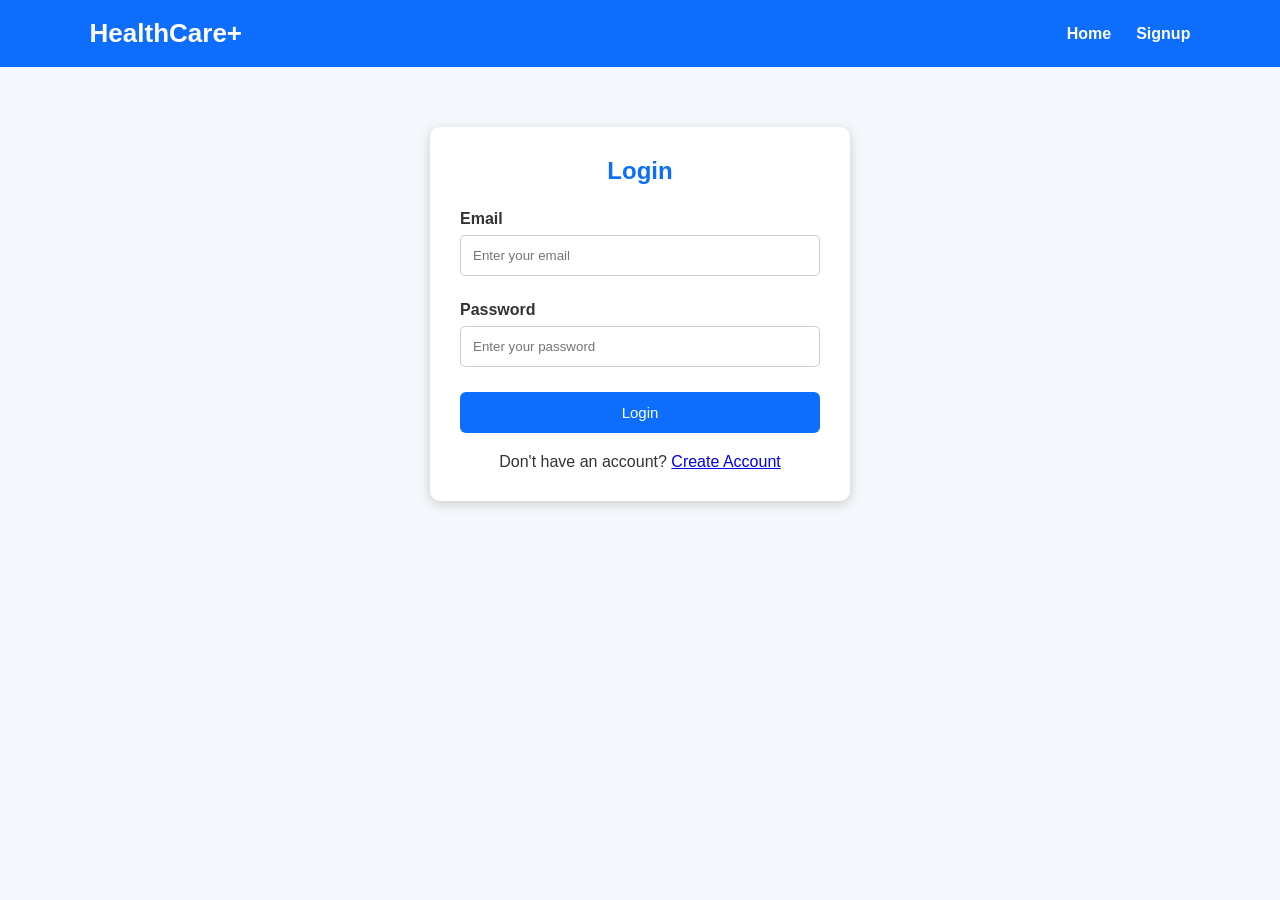
==== login.html @ 31703861 "Health-Care-Appointment-System" ====
<!DOCTYPE html>
<html lang="en">

<head>
    <meta charset="UTF-8">
    <meta name="viewport" content="width=device-width, initial-scale=1.0">

    <title>Login | HealthCare+</title>

    <link rel="stylesheet" href="css/style.css">
</head>

<body>

    <!-- HEADER -->

    <header class="header">

        <div class="logo">
            HealthCare+
        </div>

        <nav>
            <a href="index.html">Home</a>
            <a href="signup.html">Signup</a>
        </nav>

    </header>


    <!-- LOGIN FORM -->

    <div class="form-container">

        <h2>Login</h2>

        <form id="loginForm">

            <label>Email</label>

            <input
                type="email"
                id="loginEmail"
                placeholder="Enter your email"
                required
            >


            <label>Password</label>

            <input
                type="password"
                id="loginPassword"
                placeholder="Enter your password"
                required
            >


            <button type="submit">
                Login
            </button>

        </form>


        <!-- SIGNUP LINK -->

        <p style="margin-top:20px; text-align:center;">

            Don't have an account?

            <a href="signup.html">
                Create Account
            </a>

        </p>


    </div>


    <!-- JAVASCRIPT -->

    <script src="js/auth.js"></script>

</body>

</html>
---- css/style.css ----
* {
    margin: 0;
    padding: 0;
    box-sizing: border-box;
    font-family: Arial, sans-serif;
}

body {
    background: #f4f8fc;
    color: #333;
}

/* HEADER */

.header {
    background: #0d6efd;
    color: white;
    padding: 18px 7%;
    display: flex;
    justify-content: space-between;
    align-items: center;
}

.logo {
    font-size: 26px;
    font-weight: bold;
}

.header nav {
    display: flex;
    gap: 25px;
}

.header nav a {
    color: white;
    text-decoration: none;
    font-weight: bold;
}

.header nav a:hover {
    text-decoration: underline;
}


/* HERO */

.hero {
    height: 550px;

    background-image:
        linear-gradient(
            rgba(255, 255, 255, 0.55),
            rgba(255, 255, 255, 0.55)
        ),
        url("../images/healthcare-bg.png");

    background-size: cover;
    background-position: center;
    background-repeat: no-repeat;

    display: flex;
    align-items: center;
    padding-left: 8%;
}

.hero-content {
    max-width: 700px;
}

.hero h1 {
    font-size: 42px;
    color: #0d6efd;
    margin-bottom: 20px;
}

.hero p {
    font-size: 19px;
    margin-bottom: 30px;
}


/* BUTTON */

.btn,
button {
    display: inline-block;
    background: #0d6efd;
    color: white;
    border: none;
    padding: 12px 22px;
    border-radius: 6px;
    cursor: pointer;
    text-decoration: none;
    font-size: 15px;
}

.btn:hover,
button:hover {
    background: #084298;
}


/* SECTION */

.section {
    padding: 50px 7%;
    text-align: center;
}

.section h2 {
    color: #0d6efd;
    margin-bottom: 30px;
}


/* FLEXBOX */

.feature-container {
    display: flex;
    justify-content: center;
    gap: 25px;
    flex-wrap: wrap;
}


/* CARD */

.card {
    background: white;
    width: 280px;
    padding: 30px 20px;
    border-radius: 10px;
    box-shadow: 0 3px 12px #d2d2d2;
}

.card h3 {
    color: #0d6efd;
    margin: 12px 0;
}

.icon {
    font-size: 40px;
}


/* FOOTER */

footer {
    background: #0d6efd;
    color: white;
    text-align: center;
    padding: 20px;
}


/* FORM */

.form-container {
    width: 420px;
    max-width: 90%;
    margin: 60px auto;
    background: white;
    padding: 30px;
    border-radius: 10px;
    box-shadow: 0 3px 12px #ccc;
}

.form-container h2 {
    color: #0d6efd;
    text-align: center;
    margin-bottom: 25px;
}

.form-container label {
    display: block;
    margin-top: 10px;
    font-weight: bold;
}

input,
select {
    width: 100%;
    padding: 12px;
    margin-top: 7px;
    margin-bottom: 15px;
    border: 1px solid #ccc;
    border-radius: 5px;
}

.form-container button {
    width: 100%;
    margin-top: 10px;
}


/* DASHBOARD */

.dashboard {
    display: grid;
    grid-template-columns: 240px 1fr;
    min-height: 100vh;
}


/* SIDEBAR */

.sidebar {
    background: #0d6efd;
    color: white;
    padding: 25px 15px;
}

.sidebar h2 {
    text-align: center;
    margin-bottom: 30px;
}

.sidebar a {
    display: block;
    color: white;
    text-decoration: none;
    padding: 13px;
    margin-bottom: 8px;
    border-radius: 5px;
}

.sidebar a:hover {
    background: #084298;
}


/* MAIN */

.main {
    padding: 35px;
}

.main h1 {
    color: #0d6efd;
    margin-bottom: 10px;
}


/* DASHBOARD CARDS */

.dashboard-cards {
    display: flex;
    gap: 20px;
    flex-wrap: wrap;
    margin-top: 30px;
}

.dashboard-card {
    background: white;
    width: 230px;
    padding: 25px;
    border-radius: 10px;
    box-shadow: 0 3px 10px #ccc;
}

.dashboard-card h3 {
    color: #0d6efd;
    margin-bottom: 10px;
}

.dashboard-card h2 {
    font-size: 32px;
}


/* DOCTOR GRID */

.doctor-grid {
    display: grid;
    grid-template-columns:
        repeat(auto-fit, minmax(230px, 1fr));

    gap: 20px;
    margin-top: 30px;
}

.doctor-card {
    background: white;
    padding: 25px;
    border-radius: 10px;
    box-shadow: 0 3px 10px #ccc;
}

.doctor-card h3 {
    color: #0d6efd;
    margin-bottom: 12px;
}

.doctor-card p {
    margin: 8px 0;
}


/* TABLE */

table {
    width: 100%;
    border-collapse: collapse;
    margin-top: 25px;
    background: white;
}

th,
td {
    padding: 13px;
    border: 1px solid #ddd;
    text-align: left;
}

th {
    background: #0d6efd;
    color: white;
}


/* STATUS */

.status {
    font-weight: bold;
}


/* RESPONSIVE */

@media (max-width: 700px) {

    .header {
        flex-direction: column;
        gap: 15px;
    }

    .dashboard {
        grid-template-columns: 1fr;
    }

    .sidebar {
        text-align: center;
    }

    .hero h1 {
        font-size: 30px;
    }

    table {
        font-size: 13px;
    }
}
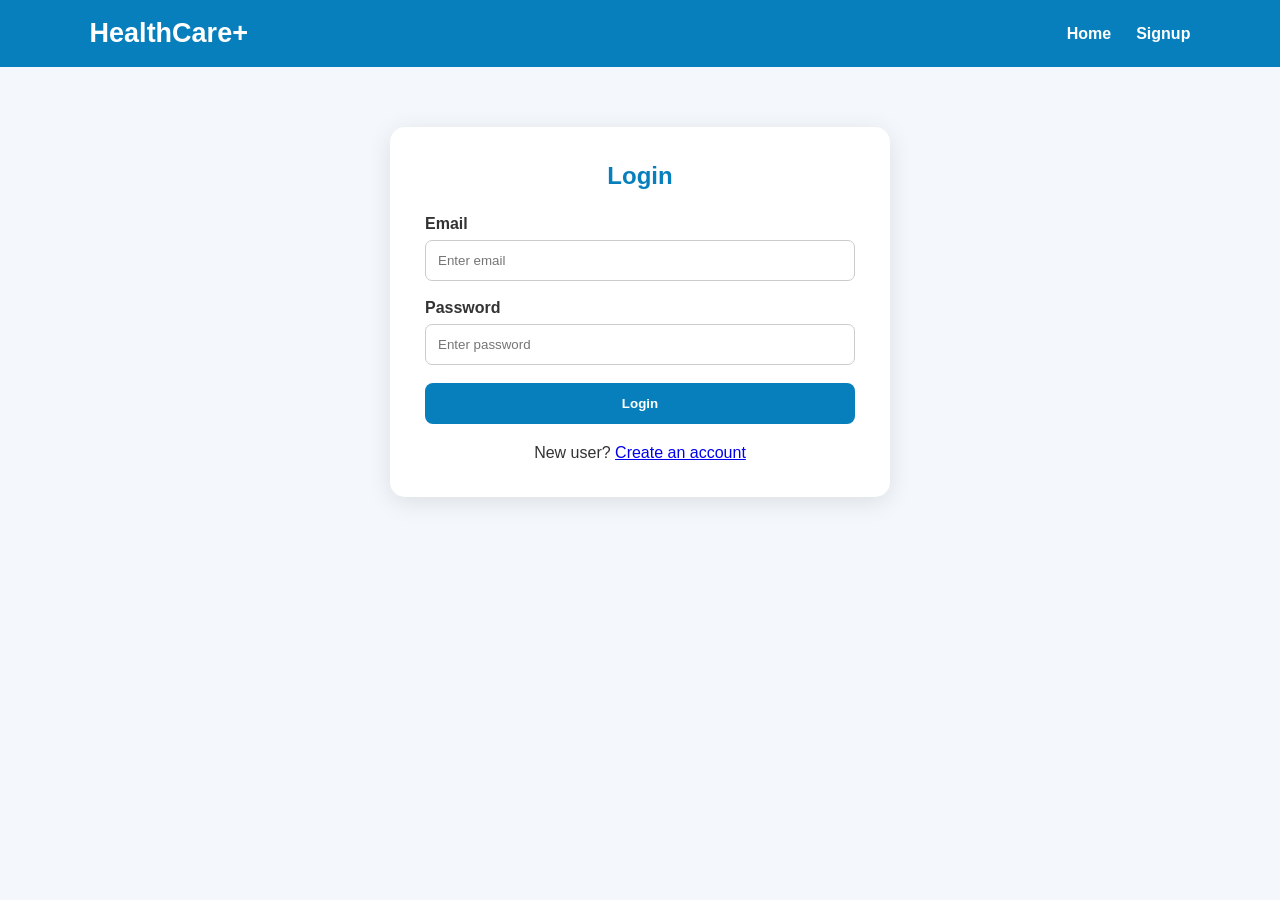
==== commit 296d30b9: "first commit" ====
--- a/login.html
+++ b/login.html
@@ -2,86 +2,88 @@
 <html lang="en">
 
 <head>
+
     <meta charset="UTF-8">
-    <meta name="viewport" content="width=device-width, initial-scale=1.0">
 
-    <title>Login | HealthCare+</title>
+    <meta name="viewport"
+          content="width=device-width, initial-scale=1.0">
 
-    <link rel="stylesheet" href="css/style.css">
+    <title>HealthCare+ | Login</title>
+
+    <link rel="stylesheet"
+          href="css/style.css">
+
 </head>
 
 <body>
 
-    <!-- HEADER -->
+<header>
 
-    <header class="header">
+    <div class="logo">
+        HealthCare+
+    </div>
 
-        <div class="logo">
-            HealthCare+
-        </div>
+    <nav>
 
-        <nav>
-            <a href="index.html">Home</a>
-            <a href="signup.html">Signup</a>
-        </nav>
+        <a href="index.html">Home</a>
 
-    </header>
+        <a href="signup.html">Signup</a>
+
+    </nav>
+
+</header>
 
 
-    <!-- LOGIN FORM -->
+<div class="form-container">
 
-    <div class="form-container">
+    <h2>Login</h2>
 
-        <h2>Login</h2>
+    <div class="form-group">
 
-        <form id="loginForm">
+        <label>Email</label>
 
-            <label>Email</label>
-
-            <input
-                type="email"
-                id="loginEmail"
-                placeholder="Enter your email"
-                required
-            >
-
-
-            <label>Password</label>
-
-            <input
-                type="password"
-                id="loginPassword"
-                placeholder="Enter your password"
-                required
-            >
-
-
-            <button type="submit">
-                Login
-            </button>
-
-        </form>
-
-
-        <!-- SIGNUP LINK -->
-
-        <p style="margin-top:20px; text-align:center;">
-
-            Don't have an account?
-
-            <a href="signup.html">
-                Create Account
-            </a>
-
-        </p>
-
+        <input
+            type="email"
+            id="email"
+            placeholder="Enter email">
 
     </div>
 
 
-    <!-- JAVASCRIPT -->
+    <div class="form-group">
 
-    <script src="js/auth.js"></script>
+        <label>Password</label>
+
+        <input
+            type="password"
+            id="password"
+            placeholder="Enter password">
+
+    </div>
+
+
+    <button
+        class="btn"
+        onclick="login()">
+
+        Login
+
+    </button>
+
+
+    <p style="margin-top:20px;text-align:center;">
+
+        New user?
+        <a href="signup.html">
+            Create an account
+        </a>
+
+    </p>
+
+</div>
+
+
+<script src="js/auth.js"></script>
 
 </body>
 
--- a/css/style.css
+++ b/css/style.css
@@ -10,202 +10,197 @@
     color: #333;
 }
 
-/* HEADER */
-
-.header {
-    background: #0d6efd;
+/* ================= HEADER ================= */
+
+header {
+    background: #087fbd;
     color: white;
     padding: 18px 7%;
     display: flex;
     justify-content: space-between;
     align-items: center;
+    position: sticky;
+    top: 0;
+    z-index: 1000;
 }
 
 .logo {
-    font-size: 26px;
-    font-weight: bold;
-}
-
-.header nav {
+    font-size: 27px;
+    font-weight: bold;
+}
+
+header nav {
     display: flex;
     gap: 25px;
 }
 
-.header nav a {
+header nav a {
     color: white;
     text-decoration: none;
     font-weight: bold;
 }
 
-.header nav a:hover {
-    text-decoration: underline;
-}
-
-
-/* HERO */
+header nav a:hover {
+    color: #dff5ff;
+}
+
+/* ================= HOME PAGE ================= */
 
 .hero {
-    height: 550px;
-
-    background-image:
-        linear-gradient(
-            rgba(255, 255, 255, 0.55),
-            rgba(255, 255, 255, 0.55)
-        ),
-        url("../images/healthcare-bg.png");
+    min-height: 620px;
+    display: flex;
+    align-items: center;
+    justify-content: center;
+    text-align: center;
+    padding: 50px 20px;
+
+    background:
+        linear-gradient(rgba(0, 80, 130, 0.65), rgba(0, 80, 130, 0.65)),
+        url("../images/healthcare-bg.jpg");
 
     background-size: cover;
     background-position: center;
-    background-repeat: no-repeat;
-
-    display: flex;
-    align-items: center;
-    padding-left: 8%;
+    color: white;
 }
 
 .hero-content {
-    max-width: 700px;
+    max-width: 850px;
 }
 
 .hero h1 {
-    font-size: 42px;
-    color: #0d6efd;
+    font-size: 55px;
     margin-bottom: 20px;
 }
 
 .hero p {
-    font-size: 19px;
+    font-size: 20px;
+    line-height: 1.7;
     margin-bottom: 30px;
 }
 
-
-/* BUTTON */
-
-.btn,
-button {
+.btn {
     display: inline-block;
-    background: #0d6efd;
-    color: white;
+    padding: 13px 25px;
     border: none;
-    padding: 12px 22px;
-    border-radius: 6px;
+    border-radius: 8px;
+    background: #087fbd;
+    color: white;
+    text-decoration: none;
+    font-weight: bold;
     cursor: pointer;
-    text-decoration: none;
-    font-size: 15px;
-}
-
-.btn:hover,
-button:hover {
-    background: #084298;
-}
-
-
-/* SECTION */
-
-.section {
-    padding: 50px 7%;
-    text-align: center;
-}
-
-.section h2 {
-    color: #0d6efd;
-    margin-bottom: 30px;
-}
-
-
-/* FLEXBOX */
-
-.feature-container {
-    display: flex;
-    justify-content: center;
+}
+
+.btn:hover {
+    background: #055d8d;
+}
+
+.hero .btn {
+    background: white;
+    color: #087fbd;
+}
+
+.hero .btn:hover {
+    background: #e8f8ff;
+}
+
+/* ================= SERVICES ================= */
+
+.services {
+    padding: 60px 7%;
+    text-align: center;
+}
+
+.services h2 {
+    color: #087fbd;
+    font-size: 35px;
+    margin-bottom: 35px;
+}
+
+.service-container {
+    display: grid;
+    grid-template-columns: repeat(3, 1fr);
     gap: 25px;
-    flex-wrap: wrap;
-}
-
-
-/* CARD */
-
-.card {
-    background: white;
-    width: 280px;
-    padding: 30px 20px;
-    border-radius: 10px;
-    box-shadow: 0 3px 12px #d2d2d2;
-}
-
-.card h3 {
-    color: #0d6efd;
-    margin: 12px 0;
-}
-
-.icon {
-    font-size: 40px;
-}
-
-
-/* FOOTER */
-
-footer {
-    background: #0d6efd;
-    color: white;
-    text-align: center;
-    padding: 20px;
-}
-
-
-/* FORM */
+}
+
+.service-card {
+    background: white;
+    padding: 30px;
+    border-radius: 15px;
+    box-shadow: 0 5px 20px rgba(0,0,0,0.08);
+}
+
+.service-card h3 {
+    color: #087fbd;
+    margin-bottom: 12px;
+}
+
+.service-card p {
+    line-height: 1.6;
+}
+
+/* ================= FORMS ================= */
 
 .form-container {
-    width: 420px;
-    max-width: 90%;
+    width: 90%;
+    max-width: 500px;
     margin: 60px auto;
     background: white;
-    padding: 30px;
-    border-radius: 10px;
-    box-shadow: 0 3px 12px #ccc;
+    padding: 35px;
+    border-radius: 15px;
+    box-shadow: 0 5px 25px rgba(0,0,0,0.1);
 }
 
 .form-container h2 {
-    color: #0d6efd;
-    text-align: center;
+    text-align: center;
+    color: #087fbd;
     margin-bottom: 25px;
 }
 
-.form-container label {
+.form-group {
+    margin-bottom: 18px;
+}
+
+.form-group label {
     display: block;
-    margin-top: 10px;
-    font-weight: bold;
-}
-
-input,
-select {
+    font-weight: bold;
+    margin-bottom: 7px;
+}
+
+.form-group input,
+.form-group select,
+.form-group textarea {
     width: 100%;
     padding: 12px;
-    margin-top: 7px;
-    margin-bottom: 15px;
     border: 1px solid #ccc;
-    border-radius: 5px;
-}
-
-.form-container button {
+    border-radius: 7px;
+    outline: none;
+}
+
+.form-group textarea {
+    min-height: 120px;
+    resize: vertical;
+}
+
+.form-group input:focus,
+.form-group select:focus,
+.form-group textarea:focus {
+    border-color: #087fbd;
+}
+
+.form-container .btn {
     width: 100%;
-    margin-top: 10px;
-}
-
-
-/* DASHBOARD */
+}
+
+/* ================= DASHBOARD ================= */
 
 .dashboard {
-    display: grid;
-    grid-template-columns: 240px 1fr;
+    display: flex;
     min-height: 100vh;
 }
 
-
-/* SIDEBAR */
-
 .sidebar {
-    background: #0d6efd;
+    width: 240px;
+    background: #075985;
     color: white;
     padding: 25px 15px;
 }
@@ -219,134 +214,406 @@
     display: block;
     color: white;
     text-decoration: none;
-    padding: 13px;
+    padding: 13px 15px;
     margin-bottom: 8px;
-    border-radius: 5px;
+    border-radius: 7px;
 }
 
 .sidebar a:hover {
-    background: #084298;
-}
-
-
-/* MAIN */
-
-.main {
-    padding: 35px;
-}
-
-.main h1 {
-    color: #0d6efd;
+    background: #087fbd;
+}
+
+.main-content {
+    flex: 1;
+    padding: 40px;
+    background: #f4f8fc;
+}
+
+.main-content h1 {
+    color: #075985;
     margin-bottom: 10px;
 }
 
-
-/* DASHBOARD CARDS */
-
-.dashboard-cards {
-    display: flex;
-    gap: 20px;
-    flex-wrap: wrap;
+.cards {
+    display: grid;
+    grid-template-columns: repeat(3, 1fr);
+    gap: 25px;
     margin-top: 30px;
 }
 
-.dashboard-card {
-    background: white;
-    width: 230px;
-    padding: 25px;
-    border-radius: 10px;
-    box-shadow: 0 3px 10px #ccc;
-}
-
-.dashboard-card h3 {
-    color: #0d6efd;
-    margin-bottom: 10px;
-}
-
-.dashboard-card h2 {
-    font-size: 32px;
-}
-
-
-/* DOCTOR GRID */
-
-.doctor-grid {
-    display: grid;
-    grid-template-columns:
-        repeat(auto-fit, minmax(230px, 1fr));
-
-    gap: 20px;
+.card {
+    background: white;
+    padding: 30px;
+    border-radius: 15px;
+    box-shadow: 0 5px 20px rgba(0,0,0,0.08);
+}
+
+.card h3 {
+    color: #087fbd;
+    margin-bottom: 15px;
+}
+
+.card p {
+    font-size: 30px;
+    font-weight: bold;
+}
+
+/* ================= TABLE ================= */
+
+.table-container {
+    overflow-x: auto;
     margin-top: 30px;
 }
-
-.doctor-card {
-    background: white;
-    padding: 25px;
-    border-radius: 10px;
-    box-shadow: 0 3px 10px #ccc;
-}
-
-.doctor-card h3 {
-    color: #0d6efd;
-    margin-bottom: 12px;
-}
-
-.doctor-card p {
-    margin: 8px 0;
-}
-
-
-/* TABLE */
 
 table {
     width: 100%;
     border-collapse: collapse;
-    margin-top: 25px;
-    background: white;
+    background: white;
+    box-shadow: 0 5px 20px rgba(0,0,0,0.08);
+}
+
+th {
+    background: #087fbd;
+    color: white;
 }
 
 th,
 td {
-    padding: 13px;
+    padding: 14px;
     border: 1px solid #ddd;
-    text-align: left;
-}
-
-th {
-    background: #0d6efd;
-    color: white;
-}
-
-
-/* STATUS */
+    text-align: center;
+}
+
+tr:hover {
+    background: #f1faff;
+}
+
+/* ================= DOCTORS ================= */
+
+.doctor-grid {
+    display: grid;
+    grid-template-columns: repeat(3, 1fr);
+    gap: 25px;
+    margin-top: 30px;
+}
+
+.doctor-card {
+    background: white;
+    padding: 25px;
+    border-radius: 15px;
+    text-align: center;
+    box-shadow: 0 5px 20px rgba(0,0,0,0.08);
+}
+
+.doctor-icon {
+    font-size: 55px;
+    margin-bottom: 15px;
+}
+
+.doctor-card h3 {
+    color: #087fbd;
+    margin-bottom: 8px;
+}
+
+/* ================= STATUS ================= */
 
 .status {
-    font-weight: bold;
-}
-
-
-/* RESPONSIVE */
-
-@media (max-width: 700px) {
-
-    .header {
+    padding: 6px 12px;
+    border-radius: 20px;
+    font-weight: bold;
+    display: inline-block;
+}
+
+.pending {
+    background: #fff3cd;
+    color: #856404;
+}
+
+.accepted {
+    background: #d4edda;
+    color: #155724;
+}
+
+.rejected {
+    background: #f8d7da;
+    color: #721c24;
+}
+
+/* ================= BUTTONS ================= */
+
+.accept-btn {
+    background: #198754;
+}
+
+.reject-btn {
+    background: #dc3545;
+}
+
+.delete-btn {
+    background: #6c757d;
+}
+
+.accept-btn,
+.reject-btn,
+.delete-btn {
+    color: white;
+    border: none;
+    padding: 8px 12px;
+    border-radius: 5px;
+    cursor: pointer;
+    margin: 2px;
+}
+
+.accept-btn:hover {
+    background: #146c43;
+}
+
+.reject-btn:hover {
+    background: #b02a37;
+}
+
+/* ================= FEEDBACK ================= */
+
+.feedback-box {
+    background: white;
+    padding: 25px;
+    border-radius: 15px;
+    box-shadow: 0 5px 20px rgba(0,0,0,0.08);
+    margin-top: 25px;
+}
+
+.rating {
+    color: #f5b301;
+    font-size: 22px;
+}
+
+/* ================= FOOTER ================= */
+
+footer {
+    background: #075985;
+    color: white;
+    text-align: center;
+    padding: 25px;
+}
+
+/* ================= RESPONSIVE ================= */
+
+@media(max-width: 800px) {
+
+    header {
         flex-direction: column;
         gap: 15px;
     }
 
+    header nav {
+        flex-wrap: wrap;
+        justify-content: center;
+    }
+
+    .service-container,
+    .doctor-grid,
+    .cards {
+        grid-template-columns: 1fr;
+    }
+
     .dashboard {
+        flex-direction: column;
+    }
+
+    .sidebar {
+        width: 100%;
+    }
+
+    .hero h1 {
+        font-size: 38px;
+    }
+}
+/* ================= DOCTOR PAGE ================= */
+
+.page-subtitle {
+    color: #666;
+    margin-top: 8px;
+    font-size: 16px;
+}
+
+.doctor-grid {
+    display: grid;
+    grid-template-columns: repeat(3, 1fr);
+    gap: 28px;
+    margin-top: 35px;
+}
+
+.doctor-card {
+    background: white;
+    border-radius: 18px;
+    overflow: hidden;
+    box-shadow: 0 8px 25px rgba(0, 0, 0, 0.09);
+    transition: 0.3s;
+    padding: 0;
+}
+
+.doctor-card:hover {
+    transform: translateY(-8px);
+    box-shadow: 0 15px 35px rgba(0, 0, 0, 0.15);
+}
+
+.doctor-photo {
+    width: 100%;
+    height: 230px;
+    object-fit: cover;
+    display: block;
+}
+
+.doctor-info {
+    padding: 22px;
+}
+
+.doctor-info h3 {
+    color: #075985;
+    font-size: 21px;
+    margin-bottom: 6px;
+}
+
+.specialization {
+    color: #087fbd;
+    font-size: 16px;
+    font-weight: bold;
+    margin-bottom: 15px;
+}
+
+.doctor-info p {
+    margin: 9px 0;
+    color: #555;
+}
+
+.rating {
+    color: #f5b301 !important;
+    font-size: 18px;
+    font-weight: bold;
+}
+
+.rating span {
+    color: #777;
+    font-size: 14px;
+}
+
+.availability {
+    color: #198754 !important;
+    font-weight: bold;
+}
+
+.fee {
+    font-weight: bold;
+    color: #333 !important;
+}
+
+.doctor-btn {
+    width: 100%;
+    text-align: center;
+    margin-top: 12px;
+}
+
+
+/* RESPONSIVE DOCTORS */
+
+@media (max-width: 1100px) {
+
+    .doctor-grid {
+        grid-template-columns: repeat(2, 1fr);
+    }
+
+}
+
+
+@media (max-width: 650px) {
+
+    .doctor-grid {
         grid-template-columns: 1fr;
     }
 
-    .sidebar {
-        text-align: center;
-    }
-
-    .hero h1 {
-        font-size: 30px;
-    }
-
-    table {
-        font-size: 13px;
-    }
+}
+/* ================= ADMIN DOCTORS ================= */
+
+.doctor-header {
+    display: flex;
+    justify-content: space-between;
+    align-items: center;
+    gap: 20px;
+    margin-bottom: 10px;
+}
+
+.add-doctor-btn {
+    width: auto;
+    white-space: nowrap;
+}
+
+.admin-doctor-grid {
+    margin-top: 30px;
+}
+
+.admin-doctor-card {
+    position: relative;
+}
+
+.admin-doctor-card:hover {
+    transform: translateY(-8px);
+}
+
+.admin-doctor-buttons {
+    display: flex;
+    gap: 10px;
+    margin-top: 18px;
+}
+
+.edit-doctor,
+.remove-doctor {
+    flex: 1;
+    padding: 10px;
+    border: none;
+    border-radius: 7px;
+    cursor: pointer;
+    font-weight: bold;
+    transition: 0.2s;
+}
+
+.edit-doctor {
+    background: #e0f2fe;
+    color: #075985;
+}
+
+.edit-doctor:hover {
+    background: #bae6fd;
+}
+
+.remove-doctor {
+    background: #fee2e2;
+    color: #b91c1c;
+}
+
+.remove-doctor:hover {
+    background: #fecaca;
+}
+
+
+/* ADMIN DOCTOR RESPONSIVE */
+
+@media (max-width: 900px) {
+
+    .doctor-header {
+        flex-direction: column;
+        align-items: flex-start;
+    }
+
+    .add-doctor-btn {
+        width: 100%;
+    }
+
+}
+
+@media (max-width: 650px) {
+
+    .admin-doctor-buttons {
+        flex-direction: column;
+    }
+
 }
